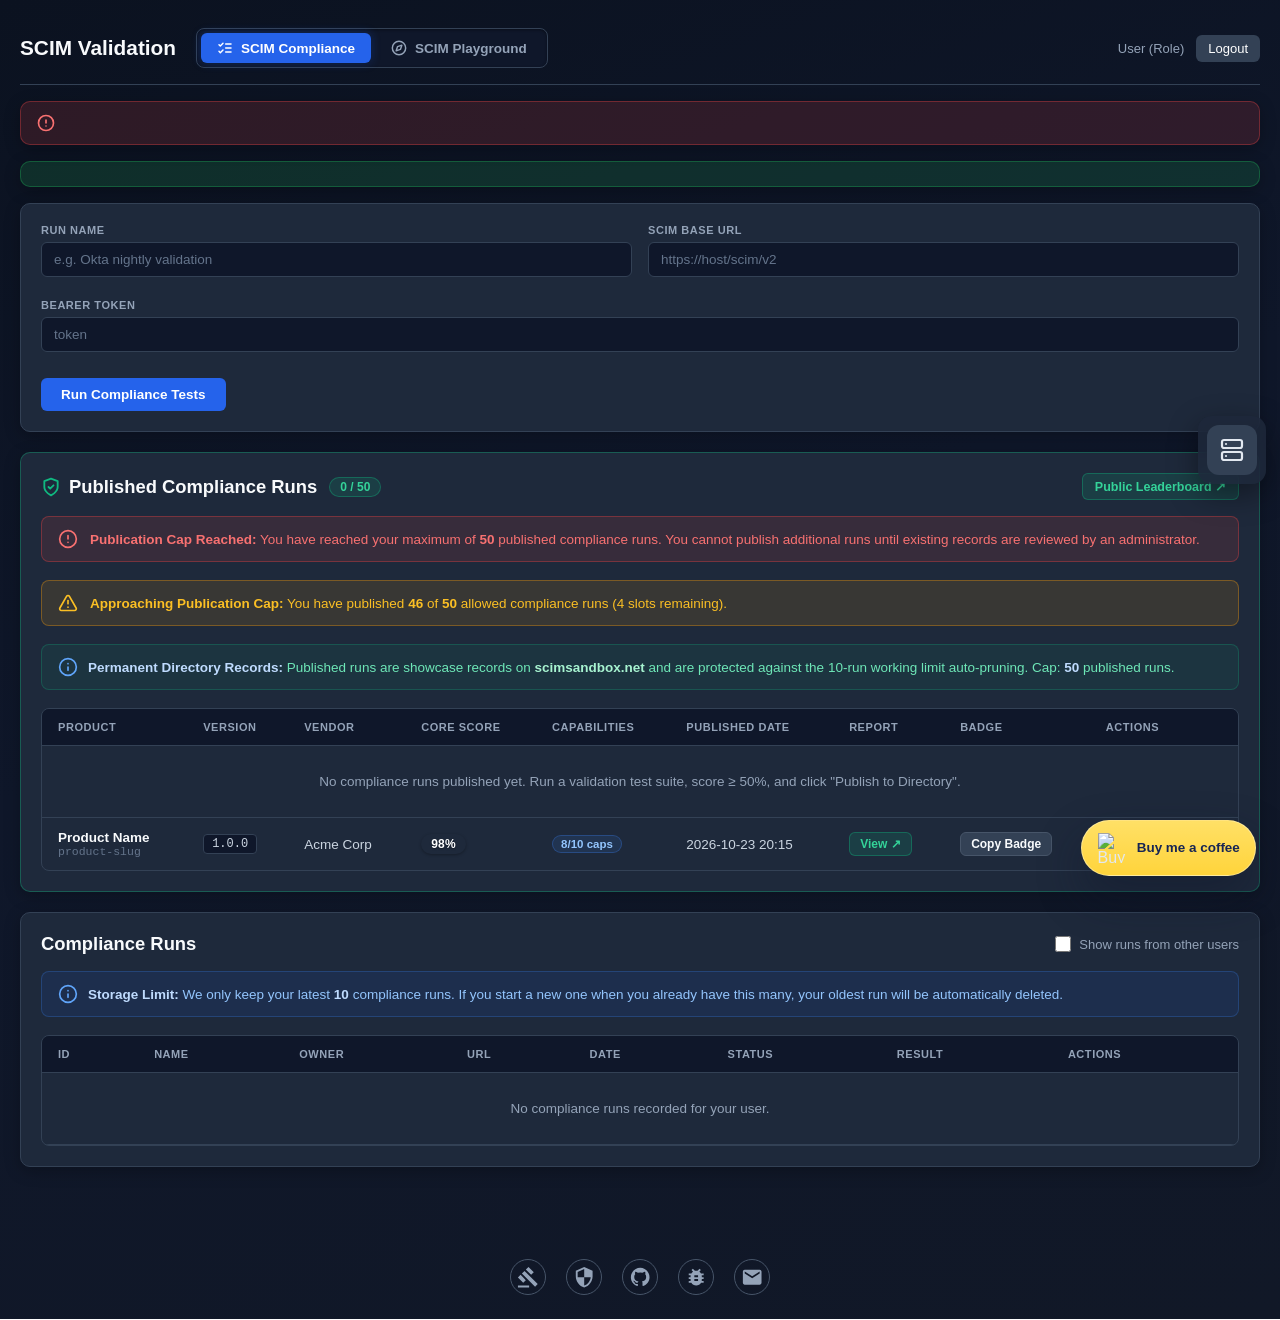
==== src/main/resources/templates/index.html @ a7037610 "feat(compliance): prevent deleting published runs, narrow publishLock, and document single-replica m" ====
<!DOCTYPE html>
<html lang="en" xmlns:th="http://www.thymeleaf.org">
<head>
    <meta charset="UTF-8">
    <meta name="viewport" content="width=device-width, initial-scale=1.0">
    <meta name="server_manager_url" th:content="${serverManagerUrl}">
    <title>SCIM Compliance | SCIM Validation</title>
    <link rel="icon" type="image/svg+xml" th:href="@{/favicon.svg}" href="/favicon.svg">
    <style>
        :root {
            --bg: #0b1220;
            --card-bg: #1e293b;
            --card-subtle: #0f172a;
            --text-dark: #0f172a;
            --text-muted: #94a3b8;
            --border-light: #334155;
            --primary: #2563eb;
            --primary-hover: #1d4ed8;
            --radius: 8px;
        }

        * { box-sizing: border-box; }
        body {
            font-family: 'Space Grotesk', -apple-system, BlinkMacSystemFont, 'Segoe UI', Roboto, sans-serif;
            margin: 0;
            background: linear-gradient(160deg, #0b1220 0%, #0f172a 45%, #111827 100%);
            color: #e2e8f0;
            min-height: 100vh;
            display: flex;
            flex-direction: column;
        }

        .container {
            max-width: 1340px;
            margin: 0 auto;
            padding: 16px 20px 40px;
            width: 100%;
            flex: 1;
        }

        /* Top Header */
        .site-header {
            display: flex;
            align-items: center;
            justify-content: space-between;
            padding: 12px 0 16px;
            border-bottom: 1px solid #334155;
            margin-bottom: 16px;
            gap: 16px;
            flex-wrap: wrap;
        }
        .brand-group {
            display: flex;
            align-items: center;
            gap: 20px;
        }
        .brand-title {
            margin: 0;
            font-size: 1.3rem;
            font-weight: 700;
            color: #f8fafc;
        }
        .nav-segmented {
            display: inline-flex;
            align-items: center;
            background: #0f172a;
            border: 1px solid #334155;
            padding: 4px;
            border-radius: 8px;
            gap: 4px;
            box-shadow: inset 0 1px 3px rgba(0, 0, 0, 0.4);
        }
        .nav-segment {
            display: inline-flex;
            align-items: center;
            gap: 8px;
            padding: 7px 16px;
            border-radius: 6px;
            color: #94a3b8;
            text-decoration: none;
            font-size: 13.5px;
            font-weight: 600;
            transition: all 0.15s ease;
            user-select: none;
        }
        .nav-segment:hover {
            color: #f8fafc;
            background: rgba(255, 255, 255, 0.06);
        }
        .nav-segment.active {
            color: #ffffff;
            background: #2563eb;
            font-weight: 700;
            box-shadow: 0 1px 4px rgba(0, 0, 0, 0.3), 0 0 10px rgba(37, 99, 235, 0.35);
        }
        .nav-segment-icon {
            width: 16px;
            height: 16px;
            flex-shrink: 0;
        }

        .site-header-user {
            display: flex;
            align-items: center;
            gap: 12px;
        }
        .user-name { font-size: 13px; color: #94a3b8; }
        .logout-form { margin: 0; }
        .logout-button {
            padding: 6px 12px;
            background: #334155;
            color: #fff;
            font-size: 13px;
            border-radius: 6px;
            border: none;
            cursor: pointer;
            transition: background 0.15s;
        }
        .logout-button:hover { background: #475569; }

        /* Card container */
        .card {
            background: #1e293b;
            border: 1px solid #334155;
            border-radius: 10px;
            padding: 20px;
            margin-bottom: 20px;
            box-shadow: 0 4px 16px rgba(0,0,0,0.25);
            color: #f8fafc;
        }
        .card-header-title {
            margin: 0 0 16px;
            font-size: 1.15rem;
            font-weight: 700;
            color: #f8fafc;
            display: flex;
            align-items: center;
            justify-content: space-between;
        }
        .admin-filter-controls {
            display: flex;
            align-items: center;
        }
        .filter-checkbox-label {
            display: inline-flex;
            align-items: center;
            gap: 8px;
            font-size: 13px;
            font-weight: 500;
            color: #94a3b8;
            cursor: pointer;
            user-select: none;
            text-transform: none;
            letter-spacing: normal;
        }
        .filter-checkbox-label:hover {
            color: #f8fafc;
        }
        .filter-checkbox-label input[type="checkbox"] {
            width: 16px;
            height: 16px;
            accent-color: #2563eb;
            cursor: pointer;
            margin: 0;
        }

        /* Form grid */
        .grid {
            display: grid;
            grid-template-columns: repeat(2, minmax(0, 1fr));
            gap: 16px;
        }
        @media (max-width: 768px) {
            .grid { grid-template-columns: 1fr; }
        }
        .field {
            display: flex;
            flex-direction: column;
            gap: 6px;
            margin-bottom: 14px;
        }
        label {
            font-size: 11px;
            font-weight: 700;
            color: #94a3b8;
            text-transform: uppercase;
            letter-spacing: 0.05em;
        }
        input {
            padding: 9px 12px;
            background: #0f172a;
            border: 1px solid #334155;
            border-radius: 6px;
            color: #f8fafc;
            font-size: 13.5px;
            font-family: 'Space Grotesk', -apple-system, sans-serif;
            outline: none;
            transition: border-color 0.15s, box-shadow 0.15s;
        }
        input:focus {
            border-color: #3b82f6;
            box-shadow: 0 0 0 2px rgba(59, 130, 246, 0.2);
        }
        input::placeholder { color: #64748b; }
        .error {
            color: #f87171;
            font-size: 12px;
            margin-top: 2px;
            font-weight: 500;
        }

        /* Buttons */
        #run-btn {
            margin-top: 4px;
            padding: 9px 20px;
            background: #2563eb;
            color: #fff;
            font-weight: 600;
            font-size: 13.5px;
            border: none;
            border-radius: 6px;
            cursor: pointer;
            display: inline-flex;
            align-items: center;
            gap: 8px;
            transition: background 0.15s;
        }
        #run-btn:hover { background: #1d4ed8; }

        .inline-form { margin: 0; }
        .danger-button {
            margin: 0;
            padding: 5px 12px;
            background: rgba(239, 68, 68, 0.15);
            border: 1px solid rgba(239, 68, 68, 0.3);
            color: #f87171;
            border-radius: 6px;
            font-size: 12.5px;
            font-weight: 600;
            cursor: pointer;
            transition: all 0.15s;
        }
        .danger-button:hover {
            background: #dc2626;
            color: #ffffff;
            border-color: #dc2626;
        }
        .export-button {
            display: inline-flex;
            align-items: center;
            margin: 0;
            padding: 5px 12px;
            background: #334155;
            border: 1px solid #475569;
            color: #f8fafc;
            text-decoration: none;
            border-radius: 6px;
            font-size: 12.5px;
            font-weight: 600;
            text-align: center;
            transition: background 0.15s;
        }
        .export-button:hover { background: #475569; color: #fff; }

        /* Storage limit info banner */
        .info-banner {
            margin-bottom: 18px;
            padding: 12px 16px;
            background: rgba(37, 99, 235, 0.1);
            border: 1px solid rgba(59, 130, 246, 0.25);
            border-radius: 8px;
            color: #93c5fd;
            font-size: 13.5px;
            display: flex;
            align-items: center;
            gap: 10px;
        }
        .info-banner strong { color: #bfdbfe; }
        .info-banner svg { stroke: #60a5fa; flex-shrink: 0; }

        /* Table */
        .table-responsive {
            overflow-x: auto;
            border: 1px solid #334155;
            border-radius: 8px;
        }
        table {
            width: 100%;
            border-collapse: collapse;
            font-size: 13.5px;
            text-align: left;
        }
        th {
            padding: 12px 16px;
            background: #0f172a;
            color: #94a3b8;
            font-size: 11px;
            font-weight: 700;
            text-transform: uppercase;
            letter-spacing: 0.05em;
            border-bottom: 1px solid #334155;
            white-space: nowrap;
        }
        td {
            padding: 12px 16px;
            border-bottom: 1px solid #334155;
            color: #cbd5e1;
            vertical-align: middle;
        }
        tbody tr:last-child td { border-bottom: none; }
        tbody tr:hover td { background: rgba(255, 255, 255, 0.02); }

        .run-id-link {
            color: #60a5fa;
            font-weight: 600;
            font-family: 'JetBrains Mono', monospace;
            font-size: 12.5px;
            text-decoration: none;
            transition: color 0.15s;
        }
        .run-id-link:hover {
            color: #93c5fd;
            text-decoration: underline;
        }

        /* Status badges */
        .status-badge {
            display: inline-flex;
            align-items: center;
            padding: 3px 9px;
            border-radius: 9999px;
            font-size: 11.5px;
            font-weight: 700;
            letter-spacing: 0.02em;
        }
        .status-passed, .status-success {
            background: rgba(34, 197, 94, 0.15);
            color: #4ade80;
            border: 1px solid rgba(34, 197, 94, 0.3);
        }
        .status-failed, .status-error {
            background: rgba(239, 68, 68, 0.15);
            color: #f87171;
            border: 1px solid rgba(239, 68, 68, 0.3);
        }
        .status-aborted {
            background: rgba(234, 179, 8, 0.15);
            color: #facc15;
            border: 1px solid rgba(234, 179, 8, 0.3);
        }
        .status-running {
            background: rgba(59, 130, 246, 0.15);
            color: #60a5fa;
            border: 1px solid rgba(59, 130, 246, 0.3);
        }

        /* Loading & Progress Dialog */
        #run-overlay {
            display: none;
            position: fixed;
            inset: 0;
            background: rgba(11, 18, 32, 0.85);
            backdrop-filter: blur(6px);
            z-index: 1000;
            align-items: center;
            justify-content: center;
            padding: 16px;
        }
        #run-overlay.active { display: flex; }
        .run-dialog {
            background: #1e293b;
            border: 1px solid #334155;
            border-radius: 14px;
            padding: 28px 32px;
            text-align: center;
            box-shadow: 0 20px 50px rgba(0,0,0,0.6);
            color: #f8fafc;
            width: 100%;
            max-width: 540px;
            animation: dialog-appear 0.2s ease-out;
        }
        @keyframes dialog-appear {
            from { opacity: 0; transform: scale(0.96) translateY(8px); }
            to { opacity: 1; transform: scale(1) translateY(0); }
        }

        .run-dialog-header { margin-bottom: 20px; }
        .run-dialog-header h3 {
            margin: 0 0 6px;
            font-size: 1.25rem;
            font-weight: 700;
            color: #f8fafc;
        }
        .run-dialog-header p {
            margin: 0;
            font-size: 13.5px;
            color: #94a3b8;
        }

        .run-spinner {
            width: 44px;
            height: 44px;
            border: 3.5px solid #334155;
            border-top-color: #3b82f6;
            border-radius: 50%;
            animation: spin 0.8s linear infinite;
            margin: 0 auto 14px;
        }
        @keyframes spin { to { transform: rotate(360deg); } }
        .run-success-icon, .run-error-icon {
            margin: 0 auto 14px;
            display: inline-flex;
            align-items: center;
            justify-content: center;
            width: 52px;
            height: 52px;
            border-radius: 50%;
        }
        .run-success-icon {
            background: rgba(34, 197, 94, 0.15);
            border: 1px solid rgba(34, 197, 94, 0.3);
        }
        .run-error-icon {
            background: rgba(239, 68, 68, 0.15);
            border: 1px solid rgba(239, 68, 68, 0.3);
        }

        /* Progress Bar */
        .progress-bar-wrapper {
            margin-bottom: 18px;
            text-align: left;
        }
        .progress-bar-track {
            height: 10px;
            background: #0f172a;
            border: 1px solid #334155;
            border-radius: 9999px;
            overflow: hidden;
            position: relative;
        }
        .progress-bar-fill {
            height: 100%;
            width: 0%;
            background: linear-gradient(90deg, #2563eb 0%, #3b82f6 50%, #60a5fa 100%);
            border-radius: 9999px;
            transition: width 0.3s cubic-bezier(0.4, 0, 0.2, 1);
        }
        .progress-bar-fill.success {
            background: linear-gradient(90deg, #16a34a 0%, #22c55e 100%);
        }
        .progress-bar-fill.has-failure {
            background: linear-gradient(90deg, #d97706 0%, #f59e0b 100%);
        }
        .progress-bar-meta {
            display: flex;
            align-items: center;
            justify-content: space-between;
            margin-top: 8px;
            font-size: 12.5px;
            color: #94a3b8;
        }
        .progress-percent {
            font-weight: 700;
            color: #60a5fa;
            font-family: 'JetBrains Mono', monospace;
        }

        /* Current Test Active Box */
        .current-test-box {
            background: #0f172a;
            border: 1px solid #334155;
            border-radius: 8px;
            padding: 12px 14px;
            text-align: left;
            margin-bottom: 18px;
            min-height: 84px;
            box-sizing: border-box;
        }
        .current-test-header {
            display: flex;
            align-items: center;
            gap: 8px;
            margin-bottom: 6px;
            line-height: 1;
        }
        .pulse-dot {
            width: 8px;
            height: 8px;
            border-radius: 50%;
            background: #3b82f6;
            box-shadow: 0 0 8px #3b82f6;
            animation: pulse-dot-anim 1.5s infinite;
            flex-shrink: 0;
        }
        @keyframes pulse-dot-anim {
            0%, 100% { opacity: 1; transform: scale(1); }
            50% { opacity: 0.4; transform: scale(0.85); }
        }
        .current-spec-tag {
            font-size: 11px;
            font-weight: 700;
            color: #93c5fd;
            text-transform: uppercase;
            letter-spacing: 0.05em;
            line-height: 1;
        }
        .current-test-name {
            font-size: 13px;
            color: #e2e8f0;
            line-height: 1.4;
            word-break: break-word;
            height: 38px;
            min-height: 38px;
            max-height: 38px;
            display: -webkit-box;
            -webkit-line-clamp: 2;
            -webkit-box-orient: vertical;
            overflow: hidden;
            text-overflow: ellipsis;
        }

        /* Stats Row */
        .progress-stats-row {
            display: flex;
            align-items: center;
            justify-content: center;
            gap: 10px;
            flex-wrap: wrap;
        }
        .progress-stat-pill {
            display: inline-flex;
            align-items: center;
            gap: 6px;
            padding: 5px 12px;
            border-radius: 9999px;
            font-size: 12px;
            font-weight: 600;
        }
        .pill-passed {
            background: rgba(34, 197, 94, 0.12);
            color: #4ade80;
            border: 1px solid rgba(34, 197, 94, 0.25);
        }
        .pill-failed {
            background: rgba(239, 68, 68, 0.12);
            color: #f87171;
            border: 1px solid rgba(239, 68, 68, 0.25);
        }
        .pill-remaining {
            background: rgba(148, 163, 184, 0.1);
            color: #94a3b8;
            border: 1px solid rgba(148, 163, 184, 0.2);
        }

        /* Error state inside dialog */
        .progress-error-container {
            margin-top: 16px;
            padding: 12px;
            background: rgba(239, 68, 68, 0.1);
            border: 1px solid rgba(239, 68, 68, 0.3);
            border-radius: 8px;
            color: #f87171;
            font-size: 13px;
            text-align: center;
        }
        .progress-close-btn {
            margin-top: 10px;
            padding: 6px 16px;
            background: #334155;
            color: #fff;
            border: none;
            border-radius: 6px;
            cursor: pointer;
            font-size: 13px;
            font-weight: 600;
            transition: background 0.15s;
        }
        .progress-close-btn:hover { background: #475569; }

        /* Buy me a coffee */
        .bmc-widget, .bmc-widget * { box-sizing: border-box; }
        .bmc-widget { position: fixed; right: 1.5rem; bottom: 1.5rem; z-index: 90; }
        .bmc-widget summary { list-style: none; min-height: 3.5rem; display: inline-flex; align-items: center; justify-content: center; gap: 0.55rem; padding: 0.75rem 0.95rem; border-radius: 999px; cursor: pointer; background: linear-gradient(180deg, #ffe066 0%, #ffd43b 100%); box-shadow: 0 20px 45px rgba(15, 23, 42, 0.45); border: 1px solid rgba(255, 255, 255, 0.35); }
        .bmc-widget summary::-webkit-details-marker { display: none; }
        .bmc-widget summary img { display: block; width: 1.9rem; height: 1.9rem; }
        .bmc-widget-label { color: #172554; font-size: 0.84rem; font-weight: 800; line-height: 1; white-space: nowrap; }
        .bmc-widget[open] summary { box-shadow: 0 24px 50px rgba(15, 23, 42, 0.5); }
        .bmc-panel { position: absolute; right: 0; bottom: calc(100% + 12px); width: min(168px, calc(100vw - 32px)); display: block; background: #fff; border-radius: 24px; overflow: hidden; box-shadow: 0 18px 36px rgba(0,0,0,0.24); opacity: 0; transform: translateY(8px) scale(0.98); pointer-events: none; transition: opacity 0.18s ease, transform 0.18s ease; }
        .bmc-widget[open] .bmc-panel { opacity: 1; transform: translateY(0) scale(1); pointer-events: auto; }
        .bmc-panel img { display: block; width: 100%; height: auto; }
        .bmc-panel-copy { display: flex; align-items: center; justify-content: center; padding: 8px 10px 10px; background: #fff4b3; color: #7c2d12; text-align: center; }
        .bmc-panel-hint { font-size: 12px; font-weight: 700; opacity: 0.85; }
        @media (max-width: 720px) {
            .bmc-widget { right: 1rem; bottom: 1rem; }
            .bmc-widget summary { min-height: 3rem; gap: 0.4rem; padding: 0.65rem 0.8rem; }
            .bmc-widget summary img { width: 1.6rem; height: 1.6rem; }
            .bmc-widget-label { font-size: 0.72rem; }
            .bmc-panel { width: min(120px, calc(100vw - 24px)); border-radius: 18px; }
            .bmc-panel-copy { padding: 6px 8px 8px; }
            .bmc-panel-hint { font-size: 9px; }
        }

        /* Footer */
        .site-footer { padding: 2rem 1rem 1.5rem; text-align: center; }
        .site-footer-icons { display: flex; align-items: center; justify-content: center; gap: 1.25rem; }
        .site-footer-icons a { display: inline-flex; align-items: center; justify-content: center; width: 2.25rem; height: 2.25rem; border-radius: 50%; border: 1px solid #475569; color: #94a3b8; transition: color 0.2s, border-color 0.2s, background 0.2s; text-decoration: none; }
        .site-footer-icons a:hover { color: #f8fafc; border-color: #3b82f6; background: rgba(59,130,246,0.08); }
        .site-footer-icons svg { width: 1.4rem; height: 1.4rem; fill: currentColor; }

        /* Fast CSS Tooltips */
        [data-tooltip] {
            position: relative;
        }
        [data-tooltip]::before,
        [data-tooltip]::after {
            position: absolute;
            opacity: 0;
            visibility: hidden;
            pointer-events: none;
            transition: opacity 0.12s ease-out, transform 0.12s ease-out, visibility 0.12s;
            z-index: 1000;
        }
        [data-tooltip]::after {
            content: attr(data-tooltip);
            bottom: calc(100% + 7px);
            left: 50%;
            transform: translateX(-50%) translateY(3px);
            background: #0f172a;
            color: #f8fafc;
            font-family: -apple-system, BlinkMacSystemFont, 'Segoe UI', Roboto, sans-serif;
            font-size: 0.72rem;
            font-weight: 500;
            letter-spacing: normal;
            white-space: nowrap;
            padding: 4px 8px;
            border-radius: 5px;
            border: 1px solid #475569;
            box-shadow: 0 4px 12px rgba(0, 0, 0, 0.4);
        }
        [data-tooltip]::before {
            content: '';
            bottom: calc(100% + 1px);
            left: 50%;
            transform: translateX(-50%) translateY(3px);
            border: 4px solid transparent;
            border-top-color: #475569;
        }
        [data-tooltip]:hover::before,
        [data-tooltip]:hover::after,
        [data-tooltip]:focus-visible::before,
        [data-tooltip]:focus-visible::after {
            opacity: 1;
            visibility: visible;
            transform: translateX(-50%) translateY(0);
            transition-delay: 40ms;
        }

        /* Tooltip on Left */
        [data-tooltip-pos="left"]::after {
            bottom: auto;
            top: 50%;
            right: calc(100% + 8px);
            left: auto;
            transform: translateY(-50%) translateX(3px);
        }
        [data-tooltip-pos="left"]::before {
            bottom: auto;
            top: 50%;
            right: calc(100% + 2px);
            left: auto;
            transform: translateY(-50%) translateX(3px);
            border: 4px solid transparent;
            border-left-color: #475569;
        }
        [data-tooltip-pos="left"]:hover::before,
        [data-tooltip-pos="left"]:hover::after,
        [data-tooltip-pos="left"]:focus-visible::before,
        [data-tooltip-pos="left"]:focus-visible::after {
            transform: translateY(-50%) translateX(0);
        }

        /* Floating Side Dock with 10s periodic subtle glow (3s duration) */
        @keyframes dock-container-pulse {
            0% {
                box-shadow: 0 10px 30px rgba(0, 0, 0, 0.4);
                border-color: transparent;
            }
            15% { /* Peak of 3s glow */
                box-shadow:
                    0 0 28px 4px rgba(59, 130, 246, 0.5),
                    0 0 12px 2px rgba(147, 197, 253, 0.35),
                    0 10px 30px rgba(0, 0, 0, 0.4);
                border-color: rgba(96, 165, 250, 0.45);
            }
            30% { /* End of 3s glow */
                box-shadow: 0 10px 30px rgba(0, 0, 0, 0.4);
                border-color: transparent;
            }
            100% { /* 7s quiet rest before repeating */
                box-shadow: 0 10px 30px rgba(0, 0, 0, 0.4);
                border-color: transparent;
            }
        }

        .floating-side-dock {
            position: fixed;
            right: 14px;
            top: 50%;
            transform: translateY(-50%);
            z-index: 95;
            display: flex;
            flex-direction: column;
            gap: 10px;
            background: rgba(30, 41, 59, 0.8);
            -webkit-backdrop-filter: blur(12px);
            backdrop-filter: blur(12px);
            border: 1px solid transparent;
            border-radius: 14px;
            padding: 8px;
            box-shadow: 0 10px 30px rgba(0, 0, 0, 0.4);
            animation: dock-container-pulse 10s ease-in-out infinite;
            transition: border-color 0.3s ease, box-shadow 0.3s ease;
        }

        .floating-side-btn {
            display: inline-flex;
            align-items: center;
            justify-content: center;
            width: 50px;
            height: 50px;
            border-radius: 12px;
            border: none;
            outline: none;
            background: #334155;
            color: #e2e8f0;
            cursor: pointer;
            text-decoration: none;
            transition: background 0.2s ease, color 0.2s ease, transform 0.2s ease, box-shadow 0.2s ease;
        }

        .floating-side-btn:hover {
            background: var(--primary) !important;
            color: #ffffff !important;
            box-shadow: 0 0 24px rgba(59, 130, 246, 0.85) !important;
            transform: scale(1.12) !important;
        }

        .floating-side-btn svg {
            width: 24px;
            height: 24px;
        }

        /* Milestone 4: Published Compliance Runs Card & Table */
        .published-runs-card {
            border-color: rgba(16, 185, 129, 0.35);
        }
        .quota-pill {
            display: inline-flex;
            align-items: center;
            padding: 2px 10px;
            border-radius: 9999px;
            font-size: 12px;
            font-weight: 700;
            background: rgba(16, 185, 129, 0.15);
            color: #34d399;
            border: 1px solid rgba(16, 185, 129, 0.35);
        }
        .btn-directory-link {
            display: inline-flex;
            align-items: center;
            gap: 4px;
            padding: 5px 12px;
            background: rgba(16, 185, 129, 0.15);
            color: #34d399;
            border: 1px solid rgba(16, 185, 129, 0.35);
            border-radius: 6px;
            font-size: 12.5px;
            font-weight: 600;
            text-decoration: none;
            transition: all 0.15s ease;
        }
        .btn-directory-link:hover {
            background: rgba(16, 185, 129, 0.25);
            color: #6ee7b7;
            text-decoration: none;
        }

        /* Quota Warning Banners */
        .quota-banner {
            margin-bottom: 18px;
            padding: 12px 16px;
            border-radius: 8px;
            font-size: 13.5px;
            display: flex;
            align-items: center;
            gap: 12px;
        }
        .quota-banner-warning {
            background: rgba(245, 158, 11, 0.12);
            border: 1px solid rgba(245, 158, 11, 0.35);
            color: #fbbf24;
        }
        .quota-banner-danger {
            background: rgba(239, 68, 68, 0.12);
            border: 1px solid rgba(239, 68, 68, 0.35);
            color: #f87171;
        }

        /* Published Table Cells */
        .version-badge {
            display: inline-flex;
            padding: 2px 8px;
            background: #0f172a;
            border: 1px solid #334155;
            border-radius: 4px;
            font-size: 12px;
            font-family: 'JetBrains Mono', monospace;
            color: #cbd5e1;
        }
        .score-pill {
            display: inline-flex;
            align-items: center;
            justify-content: center;
            padding: 3px 10px;
            border-radius: 9999px;
            color: #ffffff;
            font-weight: 700;
            font-size: 12px;
            letter-spacing: 0.02em;
            box-shadow: 0 1px 3px rgba(0, 0, 0, 0.3);
            text-shadow: 0 1px 2px rgba(0, 0, 0, 0.4);
        }
        .caps-badge {
            display: inline-flex;
            padding: 2px 8px;
            background: rgba(59, 130, 246, 0.12);
            border: 1px solid rgba(59, 130, 246, 0.3);
            border-radius: 9999px;
            font-size: 11.5px;
            font-weight: 600;
            color: #93c5fd;
        }
        .report-view-link {
            display: inline-flex;
            align-items: center;
            padding: 4px 10px;
            background: rgba(16, 185, 129, 0.15);
            border: 1px solid rgba(16, 185, 129, 0.35);
            color: #34d399;
            border-radius: 6px;
            font-size: 12px;
            font-weight: 600;
            text-decoration: none;
            transition: background 0.15s;
        }
        .report-view-link:hover {
            background: rgba(16, 185, 129, 0.25);
            color: #6ee7b7;
            text-decoration: none;
        }
        .btn-copy-badge-table {
            display: inline-flex;
            align-items: center;
            padding: 4px 10px;
            background: #334155;
            border: 1px solid #475569;
            color: #f8fafc;
            border-radius: 6px;
            font-size: 12px;
            font-weight: 600;
            cursor: pointer;
            transition: all 0.15s;
        }
        .btn-copy-badge-table:hover { background: #475569; color: #fff; }
        .btn-copy-badge-table.copied {
            background: #059669;
            border-color: #10b981;
            color: #ffffff;
        }
        .btn-suite-link {
            display: inline-flex;
            align-items: center;
            padding: 4px 10px;
            background: #1e293b;
            border: 1px solid #334155;
            color: #94a3b8;
            border-radius: 6px;
            font-size: 12px;
            font-weight: 600;
            text-decoration: none;
            transition: all 0.15s;
        }
        .btn-suite-link:hover {
            background: #334155;
            color: #f8fafc;
            text-decoration: none;
        }
    </style>
</head>
<body>
<div class="container">
    <header class="site-header">
        <div class="brand-group">
            <h1 class="brand-title">SCIM Validation</h1>
            <nav class="nav-segmented" aria-label="Main Navigation">
                <a th:href="@{/}" href="/" class="nav-segment active">
                    <svg class="nav-segment-icon" xmlns="http://www.w3.org/2000/svg" viewBox="0 0 24 24" fill="none" stroke="currentColor" stroke-width="2.2" stroke-linecap="round" stroke-linejoin="round"><path d="m3 17 2 2 4-4"></path><path d="m3 7 2 2 4-4"></path><path d="M13 6h8"></path><path d="M13 12h8"></path><path d="M13 18h8"></path></svg>
                    <span>SCIM Compliance</span>
                </a>
                <a th:href="@{/playground}" href="/playground" class="nav-segment">
                    <svg class="nav-segment-icon" xmlns="http://www.w3.org/2000/svg" viewBox="0 0 24 24" fill="none" stroke="currentColor" stroke-width="2.2" stroke-linecap="round" stroke-linejoin="round"><circle cx="12" cy="12" r="10"></circle><polygon points="16.24 7.76 14.12 14.12 7.76 16.24 9.88 9.88 16.24 7.76"></polygon></svg>
                    <span>SCIM Playground</span>
                </a>
            </nav>
        </div>
        <div class="site-header-user">
            <span class="user-name" th:text="${currentUser} + ' (' + ${currentUserRole} + ')'">User (Role)</span>
            <form method="post" th:action="@{/logout}" class="logout-form">
                <input type="hidden" th:name="${_csrf.parameterName}" th:value="${_csrf.token}">
                <button type="submit" class="logout-button">Logout</button>
            </form>
        </div>
    </header>

    <div th:if="${errorMessage}" class="card" style="background-color: rgba(239, 68, 68, 0.15); border-color: rgba(239, 68, 68, 0.35); color: #f87171; padding: 12px 16px; margin-bottom: 16px; display: flex; align-items: center; gap: 10px;">
        <svg xmlns="http://www.w3.org/2000/svg" width="18" height="18" viewBox="0 0 24 24" fill="none" stroke="currentColor" stroke-width="2.2" stroke-linecap="round" stroke-linejoin="round"><circle cx="12" cy="12" r="10"></circle><line x1="12" y1="8" x2="12" y2="12"></line><line x1="12" y1="16" x2="12.01" y2="16"></line></svg>
        <span th:text="${errorMessage}"></span>
    </div>

    <div th:if="${infoMessage}" class="card" style="background-color: rgba(34, 197, 94, 0.15); border-color: rgba(34, 197, 94, 0.3); color: #4ade80; padding: 12px 16px; margin-bottom: 16px;">
        <span th:text="${infoMessage}"></span>
    </div>

    <div class="card">
        <form method="post" th:action="@{/runs}" th:object="${runForm}" th:data-runs-count="${myRunsCount}" th:data-max-runs="${maxRuns}">
            <input type="hidden" th:name="${_csrf.parameterName}" th:value="${_csrf.token}">
            <div class="grid">
                <div class="field">
                    <label for="name">Run Name</label>
                    <input id="name" type="text" th:field="*{name}" placeholder="e.g. Okta nightly validation">
                    <div class="error" th:if="${#fields.hasErrors('name')}" th:errors="*{name}"></div>
                </div>
                <div class="field">
                    <label for="baseUrl">SCIM Base URL</label>
                    <input id="baseUrl" type="text" th:field="*{baseUrl}" placeholder="https://host/scim/v2">
                    <div class="error" th:if="${#fields.hasErrors('baseUrl')}" th:errors="*{baseUrl}"></div>
                </div>
            </div>
            <div class="field">
                <label for="authToken">Bearer Token</label>
                <input id="authToken" type="password" th:field="*{authToken}" placeholder="token">
                <div class="error" th:if="${#fields.hasErrors('authToken')}" th:errors="*{authToken}"></div>
            </div>
            <button type="submit" id="run-btn">Run Compliance Tests</button>
        </form>
    </div>

    <div id="run-overlay" role="dialog" aria-modal="true" aria-labelledby="progress-title">
        <div class="run-dialog">
            <div class="run-dialog-header">
                <div class="run-spinner" id="progress-spinner"></div>
                <div class="run-success-icon" id="progress-success-icon" style="display: none;">
                    <svg xmlns="http://www.w3.org/2000/svg" width="32" height="32" viewBox="0 0 24 24" fill="none" stroke="#4ade80" stroke-width="2.5" stroke-linecap="round" stroke-linejoin="round"><polyline points="20 6 9 17 4 12"></polyline></svg>
                </div>
                <div class="run-error-icon" id="progress-error-icon" style="display: none;">
                    <svg xmlns="http://www.w3.org/2000/svg" width="32" height="32" viewBox="0 0 24 24" fill="none" stroke="#f87171" stroke-width="2.5" stroke-linecap="round" stroke-linejoin="round"><circle cx="12" cy="12" r="10"></circle><line x1="15" y1="9" x2="9" y2="15"></line><line x1="9" y1="9" x2="15" y2="15"></line></svg>
                </div>
                <h3 id="progress-title">Compliance Tests in Progress</h3>
                <p id="progress-status-desc">Initializing compliance test suite&hellip;</p>
            </div>

            <div class="progress-bar-wrapper">
                <div class="progress-bar-track">
                    <div class="progress-bar-fill" id="progress-bar-fill" style="width: 0%;"></div>
                </div>
                <div class="progress-bar-meta">
                    <span id="progress-counter">Preparing tests&hellip;</span>
                    <span id="progress-percent" class="progress-percent">0%</span>
                </div>
            </div>

            <div class="current-test-box" id="current-test-box">
                <div class="current-test-header">
                    <span class="pulse-dot"></span>
                    <span class="current-spec-tag" id="current-spec-tag">Discovering specs</span>
                </div>
                <div class="current-test-name" id="current-test-name">Please wait while the test suite is configured...</div>
            </div>

            <div class="progress-stats-row">
                <div class="progress-stat-pill pill-passed">
                    <svg xmlns="http://www.w3.org/2000/svg" width="14" height="14" viewBox="0 0 24 24" fill="none" stroke="currentColor" stroke-width="2.5" stroke-linecap="round" stroke-linejoin="round"><polyline points="20 6 9 17 4 12"></polyline></svg>
                    <span><strong id="stat-passed">0</strong> passed</span>
                </div>
                <div class="progress-stat-pill pill-failed" id="pill-failed">
                    <svg xmlns="http://www.w3.org/2000/svg" width="14" height="14" viewBox="0 0 24 24" fill="none" stroke="currentColor" stroke-width="2.5" stroke-linecap="round" stroke-linejoin="round"><circle cx="12" cy="12" r="10"></circle><line x1="12" y1="8" x2="12" y2="12"></line><line x1="12" y1="16" x2="12.01" y2="16"></line></svg>
                    <span><strong id="stat-failed">0</strong> failed</span>
                </div>
                <div class="progress-stat-pill pill-remaining">
                    <svg xmlns="http://www.w3.org/2000/svg" width="14" height="14" viewBox="0 0 24 24" fill="none" stroke="currentColor" stroke-width="2.5" stroke-linecap="round" stroke-linejoin="round"><circle cx="12" cy="12" r="10"></circle><polyline points="12 6 12 12 16 14"></polyline></svg>
                    <span><strong id="stat-remaining">--</strong> left</span>
                </div>
            </div>

            <div id="progress-error-container" class="progress-error-container" style="display: none;">
                <p id="progress-error-text"></p>
                <button type="button" id="progress-close-btn" class="progress-close-btn">Close</button>
            </div>
        </div>
    </div>

    <!-- Published Compliance Runs Card (Max 50) -->
    <div class="card published-runs-card">
        <div class="card-header-title">
            <div style="display: flex; align-items: center; gap: 12px; flex-wrap: wrap;">
                <div style="display: flex; align-items: center; gap: 8px;">
                    <svg xmlns="http://www.w3.org/2000/svg" width="20" height="20" viewBox="0 0 24 24" fill="none" stroke="#10b981" stroke-width="2.2" stroke-linecap="round" stroke-linejoin="round"><path d="M12 22s8-4 8-10V5l-8-3-8 3v7c0 6 8 10 8 10z"></path><path d="m9 12 2 2 4-4"></path></svg>
                    <span>Published Compliance Runs</span>
                </div>
                <span class="quota-pill" th:text="${(publishedRunsCount != null ? publishedRunsCount : (publishedRuns != null ? #lists.size(publishedRuns) : 0)) + ' / ' + (maxPublishedRuns != null ? maxPublishedRuns : 50)}">0 / 50</span>
            </div>
            <div>
                <a href="https://scimsandbox.net/compliance" target="_blank" rel="noopener noreferrer" class="btn-directory-link" title="Open public SCIM 2.0 Compliance Directory">
                    <span>Public Leaderboard ↗</span>
                </a>
            </div>
        </div>

        <!-- Quota Warning Banners -->
        <div th:if="${publishedRunsCount != null and maxPublishedRuns != null and publishedRunsCount >= maxPublishedRuns}" class="quota-banner quota-banner-danger">
            <svg xmlns="http://www.w3.org/2000/svg" width="20" height="20" viewBox="0 0 24 24" fill="none" stroke="currentColor" stroke-width="2" stroke-linecap="round" stroke-linejoin="round"><circle cx="12" cy="12" r="10"></circle><line x1="12" y1="8" x2="12" y2="12"></line><line x1="12" y1="16" x2="12.01" y2="16"></line></svg>
            <span style="flex: 1;">
                <strong>Publication Cap Reached:</strong> You have reached your maximum of <strong th:text="${maxPublishedRuns}">50</strong> published compliance runs. You cannot publish additional runs until existing records are reviewed by an administrator.
            </span>
        </div>

        <div th:if="${publishedRunsCount != null and maxPublishedRuns != null and publishedRunsCount >= maxPublishedRuns - 5 and publishedRunsCount < maxPublishedRuns}" class="quota-banner quota-banner-warning">
            <svg xmlns="http://www.w3.org/2000/svg" width="20" height="20" viewBox="0 0 24 24" fill="none" stroke="currentColor" stroke-width="2" stroke-linecap="round" stroke-linejoin="round"><path d="m21.73 18-8-14a2 2 0 0 0-3.48 0l-8 14A2 2 0 0 0 4 21h16a2 2 0 0 0 1.73-3Z"></path><line x1="12" y1="9" x2="12" y2="13"></line><line x1="12" y1="17" x2="12.01" y2="17"></line></svg>
            <span style="flex: 1;">
                <strong>Approaching Publication Cap:</strong> You have published <strong th:text="${publishedRunsCount}">46</strong> of <strong th:text="${maxPublishedRuns}">50</strong> allowed compliance runs (<span th:text="${maxPublishedRuns - publishedRunsCount}">4</span> slots remaining).
            </span>
        </div>

        <div th:if="${publishedRunsCount == null or (maxPublishedRuns != null and publishedRunsCount < maxPublishedRuns - 5)}" class="info-banner" style="background: rgba(16, 185, 129, 0.08); border-color: rgba(16, 185, 129, 0.25); color: #6ee7b7;">
            <svg xmlns="http://www.w3.org/2000/svg" width="20" height="20" viewBox="0 0 24 24" fill="none" stroke="#10b981" stroke-width="2" stroke-linecap="round" stroke-linejoin="round"><circle cx="12" cy="12" r="10"></circle><line x1="12" y1="16" x2="12" y2="12"></line><line x1="12" y1="8" x2="12.01" y2="8"></line></svg>
            <span style="flex: 1;">
                <strong>Permanent Directory Records:</strong> Published runs are showcase records on <strong style="color: #a7f3d0;">scimsandbox.net</strong> and are protected against the 10-run working limit auto-pruning. Cap: <strong>50</strong> published runs.
            </span>
        </div>

        <div class="table-responsive">
            <table>
                <thead>
                <tr>
                    <th>Product</th>
                    <th>Version</th>
                    <th>Vendor</th>
                    <th>Core Score</th>
                    <th>Capabilities</th>
                    <th>Published Date</th>
                    <th>Report</th>
                    <th>Badge</th>
                    <th>Actions</th>
                </tr>
                </thead>
                <tbody id="published-runs-tbody">
                <tr th:if="${publishedRuns == null or #lists.isEmpty(publishedRuns)}" id="no-published-runs-row">
                    <td colspan="9" style="text-align: center; color: #94a3b8; padding: 28px;">
                        No compliance runs published yet. Run a validation test suite, score &ge; 50%, and click "Publish to Directory".
                    </td>
                </tr>
                <tr th:each="pub : ${publishedRuns}" class="pub-row">
                    <td>
                        <div style="font-weight: 700; color: #f8fafc;" th:text="${pub.productName}">Product Name</div>
                        <div style="font-size: 11.5px; font-family: 'JetBrains Mono', monospace; color: #64748b;" th:text="${pub.productSlug}">product-slug</div>
                    </td>
                    <td>
                        <span class="version-badge" th:text="${pub.productVersion}">1.0.0</span>
                    </td>
                    <td>
                        <span th:text="${pub.vendorName != null and !#strings.isEmpty(pub.vendorName) ? pub.vendorName : '—'}">Acme Corp</span>
                    </td>
                    <td>
                        <span class="score-pill"
                              th:style="${'background: ' + T(de.palsoftware.scim.validator.ui.model.spec.ColourGradient).forScore(pub.coreScore).cssLinearGradient()}"
                              th:text="${pub.coreScore + '%'}">98%</span>
                    </td>
                    <td>
                        <span class="caps-badge" th:text="${pub.supportedCapabilities + '/' + pub.totalCapabilities + ' caps'}">8/10 caps</span>
                    </td>
                    <td th:text="${#temporals.format(pub.publishedAt, 'yyyy-MM-dd HH:mm')}">2026-10-23 20:15</td>
                    <td>
                        <a th:href="${pub.reportUrl}" target="_blank" rel="noopener noreferrer" class="report-view-link">
                            <span>View ↗</span>
                        </a>
                    </td>
                    <td>
                        <button type="button" class="btn-copy-badge-table"
                                th:data-badge-markdown="${'[![SCIM 2.0 Compliance](' + pub.badgeUrl + ')](' + pub.reportUrl + ')'}"
                                title="Copy Markdown badge snippet">
                            <span>Copy Badge</span>
                        </button>
                    </td>
                    <td>
                        <a th:href="@{/runs/{id}(id=${pub.runId})}" class="btn-suite-link" title="View internal test results">Suite Details</a>
                    </td>
                </tr>
                </tbody>
            </table>
        </div>
    </div>

    <div class="card">
        <div class="card-header-title">
            <span>Compliance Runs</span>
            <div th:if="${currentUserRole == 'Admin'}" class="admin-filter-controls">
                <label class="filter-checkbox-label" for="toggle-other-runs">
                    <input type="checkbox" id="toggle-other-runs" th:checked="${showOthers}">
                    <span>Show runs from other users</span>
                </label>
            </div>
        </div>
        <div th:if="${maxRuns != null}" class="info-banner">
            <svg xmlns="http://www.w3.org/2000/svg" width="20" height="20" viewBox="0 0 24 24" fill="none" stroke="currentColor" stroke-width="2" stroke-linecap="round" stroke-linejoin="round"><circle cx="12" cy="12" r="10"></circle><line x1="12" y1="16" x2="12" y2="12"></line><line x1="12" y1="8" x2="12.01" y2="8"></line></svg>
            <span style="flex: 1;"><strong>Storage Limit:</strong> We only keep your latest <strong th:text="${maxRuns}">10</strong> compliance runs. If you start a new one when you already have this many, your oldest run will be automatically deleted.</span>
        </div>
        <div class="table-responsive">
            <table>
                <thead>
                <tr>
                    <th>ID</th>
                    <th>Name</th>
                    <th>Owner</th>
                    <th>URL</th>
                    <th>Date</th>
                    <th>Status</th>
                    <th>Result</th>
                    <th>Actions</th>
                </tr>
                </thead>
                <tbody id="runs-tbody">
                <tr th:if="${#lists.isEmpty(runs)}" id="no-runs-row">
                    <td colspan="8" style="text-align: center; color: #94a3b8; padding: 28px;">No compliance runs recorded yet.</td>
                </tr>
                <tr id="no-filtered-runs-row" th:style="${(!showOthers and (myRunsCount == null or myRunsCount == 0) and not #lists.isEmpty(runs)) ? '' : 'display: none;'}">
                    <td colspan="8" style="text-align: center; color: #94a3b8; padding: 28px;">No compliance runs recorded for your user.</td>
                </tr>
                <tr th:each="run : ${runs}"
                    class="run-row"
                    th:data-is-own="${currentUserEmail != null and #strings.equalsIgnoreCase(run.createdByEmail, currentUserEmail)}"
                    th:style="${(!showOthers and (currentUserEmail == null or !#strings.equalsIgnoreCase(run.createdByEmail, currentUserEmail))) ? 'display: none;' : ''}">
                    <td><a th:href="@{/runs/{id}(id=${run.id})}" class="run-id-link" th:text="${run.id}">id</a></td>
                    <td th:text="${run.name}">name</td>
                    <td th:text="${run.createdByEmail}">owner</td>
                    <td th:text="${run.targetUrl}">url</td>
                    <td th:text="${#temporals.format(run.executedAt, 'yyyy-MM-dd HH:mm:ssXXX')}">date</td>
                    <td>
                        <span class="status-badge" th:text="${run.status}" th:classappend="${'status-' + #strings.toLowerCase(run.status)}">status</span>
                    </td>
                    <td th:text="${run.passedTests + ' / ' + run.totalTests}">result</td>
                    <td>
                        <div style="display: flex; gap: 8px; align-items: center;">
                            <a th:href="@{/runs/{id}/export(id=${run.id})}" class="export-button" title="Export as JSON">Export</a>
                            <form th:if="${!run.published and !run.publishingInProgress}" class="inline-form" method="post" th:action="@{/runs/{id}/delete(id=${run.id})}" onsubmit="return confirm('Delete this run and all its recorded test results?');">
                                <input type="hidden" th:name="${_csrf.parameterName}" th:value="${_csrf.token}">
                                <button type="submit" class="danger-button">Delete</button>
                            </form>
                            <button th:if="${run.publishingInProgress}" type="button" class="danger-button" disabled style="opacity: 0.5; cursor: not-allowed;" title="Publishing in progress">Publishing...</button>
                            <button th:if="${run.published}" type="button" class="danger-button" disabled style="opacity: 0.5; cursor: not-allowed;" title="Published compliance runs cannot be deleted">Published</button>
                        </div>
                    </td>
                </tr>
                </tbody>
            </table>
        </div>
    </div>
</div>
<script>
    (function () {
        var form = document.querySelector('.card form');
        var overlay = document.getElementById('run-overlay');
        var spinner = document.getElementById('progress-spinner');
        var successIcon = document.getElementById('progress-success-icon');
        var errorIcon = document.getElementById('progress-error-icon');
        var progressTitle = document.getElementById('progress-title');
        var progressDesc = document.getElementById('progress-status-desc');
        var barFill = document.getElementById('progress-bar-fill');
        var counterEl = document.getElementById('progress-counter');
        var percentEl = document.getElementById('progress-percent');
        var specTag = document.getElementById('current-spec-tag');
        var testNameEl = document.getElementById('current-test-name');
        var statPassed = document.getElementById('stat-passed');
        var statFailed = document.getElementById('stat-failed');
        var statRemaining = document.getElementById('stat-remaining');
        var errorContainer = document.getElementById('progress-error-container');
        var errorText = document.getElementById('progress-error-text');
        var closeBtn = document.getElementById('progress-close-btn');

        var activeEventSource = null;
        var activePollInterval = null;

        if (closeBtn) {
            closeBtn.addEventListener('click', function () {
                cleanupProgress();
                overlay.classList.remove('active');
            });
        }

        function cleanupProgress() {
            if (activeEventSource) {
                try { activeEventSource.close(); } catch (e) {}
                activeEventSource = null;
            }
            if (activePollInterval) {
                clearInterval(activePollInterval);
                activePollInterval = null;
            }
        }

        function updateProgressUi(data) {
            if (!data) return;

            var total = data.totalTests || 0;
            var current = data.currentTestIndex || 0;
            var passed = data.passedTests || 0;
            var failed = data.failedTests || 0;
            var remaining = data.remainingTests != null ? data.remainingTests : Math.max(0, total - current);
            var percent = data.percent != null ? data.percent : (total > 0 ? Math.min(100, Math.round((current / total) * 100)) : 0);

            if (barFill) {
                barFill.style.width = percent + '%';
                if (failed > 0) {
                    barFill.classList.add('has-failure');
                } else {
                    barFill.classList.remove('has-failure');
                }
            }
            if (percentEl) percentEl.textContent = percent + '%';

            if (total > 0) {
                if (counterEl) counterEl.textContent = 'Running test ' + Math.min(current, total) + ' of ' + total + ' (' + remaining + ' remaining)';
                if (statRemaining) statRemaining.textContent = remaining;
            } else {
                if (counterEl) counterEl.textContent = 'Discovering test plan...';
                if (statRemaining) statRemaining.textContent = '--';
            }

            if (statPassed) statPassed.textContent = passed;
            if (statFailed) statFailed.textContent = failed;

            if (data.currentSpec && specTag) {
                specTag.textContent = data.currentSpec;
            }
            if (data.currentTestName && testNameEl) {
                testNameEl.textContent = data.currentTestName;
                testNameEl.title = data.currentTestName;
            }

            if (data.status === 'PASSED' || data.status === 'FAILED') {
                onComplete(data);
            } else if (data.status === 'ERROR') {
                onError(data.errorMessage || 'An error occurred during compliance check.');
            }
        }

        function onComplete(data) {
            cleanupProgress();
            if (barFill) {
                barFill.style.width = '100%';
                barFill.classList.remove('has-failure');
                barFill.classList.add('success');
            }
            if (percentEl) percentEl.textContent = '100%';
            if (spinner) spinner.style.display = 'none';
            if (successIcon) successIcon.style.display = 'inline-flex';

            if (progressTitle) {
                progressTitle.textContent = data.status === 'PASSED' ? 'Compliance Check Passed!' : 'Compliance Check Completed';
            }
            var total = data.totalTests || 0;
            var passed = data.passedTests || 0;
            var failed = data.failedTests || 0;
            var skipped = Math.max(0, total - passed - failed);
            var summary = 'Executed ' + total + ' tests: ' + passed + ' passed, ' + failed + ' failed' + (skipped > 0 ? ', ' + skipped + ' skipped' : '') + '.';
            if (progressDesc) progressDesc.textContent = summary + ' Loading report...';
            if (testNameEl) testNameEl.textContent = 'All tests finished. Redirecting to test suite report...';

            setTimeout(function () {
                window.location.href = data.redirectUrl || ('/runs/' + data.runId);
            }, 800);
        }

        function onError(message) {
            cleanupProgress();
            if (spinner) spinner.style.display = 'none';
            if (errorIcon) errorIcon.style.display = 'inline-flex';
            if (progressTitle) progressTitle.textContent = 'Compliance Check Failed';
            if (progressDesc) progressDesc.textContent = 'The test suite encountered an error and could not complete.';
            if (errorContainer && errorText) {
                errorText.textContent = message || 'Execution error';
                errorContainer.style.display = 'block';
            }
        }

        function startProgressTracking(runId, initialTotal) {
            var eventSourceUrl = '/runs/' + runId + '/progress';
            var statusUrl = '/runs/' + runId + '/status';

            try {
                activeEventSource = new EventSource(eventSourceUrl);

                activeEventSource.addEventListener('progress', function (event) {
                    try {
                        var data = JSON.parse(event.data);
                        updateProgressUi(data);
                    } catch (e) {
                        console.error('Error parsing progress event', e);
                    }
                });

                activeEventSource.addEventListener('complete', function (event) {
                    try {
                        var data = JSON.parse(event.data);
                        onComplete(data);
                    } catch (e) {
                        console.error('Error parsing complete event', e);
                    }
                });

                activeEventSource.addEventListener('error', function (event) {
                    console.warn('SSE connection interrupted, falling back to polling');
                    try { activeEventSource.close(); } catch (e) {}
                    activeEventSource = null;
                    startPolling(statusUrl);
                });
            } catch (err) {
                console.warn('Could not initialize EventSource, using polling', err);
                startPolling(statusUrl);
            }
        }

        function startPolling(statusUrl) {
            if (activePollInterval) return;
            activePollInterval = setInterval(function () {
                fetch(statusUrl, { headers: { 'Accept': 'application/json' } })
                    .then(function (res) {
                        if (!res.ok) throw new Error('Status request failed');
                        return res.json();
                    })
                    .then(function (data) {
                        updateProgressUi(data);
                    })
                    .catch(function (err) {
                        console.error('Polling error', err);
                    });
            }, 1000);
        }

        if (form && overlay) {
            form.addEventListener('submit', function (e) {
                var name = form.querySelector('#name');
                var baseUrl = form.querySelector('#baseUrl');
                var token = form.querySelector('#authToken');

                if (!name || !name.value.trim() || !baseUrl || !baseUrl.value.trim() || !token || !token.value.trim()) {
                    return;
                }

                var runsCount = Number.parseInt(form.dataset.runsCount || '0', 10);
                var maxRuns = Number.parseInt(form.dataset.maxRuns || '10', 10);
                if (maxRuns > 0 && runsCount >= maxRuns) {
                    var msg = 'You already have ' + runsCount + ' runs (limit is ' + maxRuns + '). Starting a new run will delete your oldest run. Do you want to proceed?';
                    if (!confirm(msg)) {
                        e.preventDefault();
                        return;
                    }
                }

                e.preventDefault();

                if (spinner) spinner.style.display = 'block';
                if (successIcon) successIcon.style.display = 'none';
                if (errorIcon) errorIcon.style.display = 'none';
                if (errorContainer) errorContainer.style.display = 'none';
                if (progressTitle) progressTitle.textContent = 'Compliance Tests in Progress';
                if (progressDesc) progressDesc.textContent = 'Initializing compliance test suite…';
                if (barFill) {
                    barFill.style.width = '0%';
                    barFill.className = 'progress-bar-fill';
                }
                if (percentEl) percentEl.textContent = '0%';
                if (counterEl) counterEl.textContent = 'Connecting to SCIM target…';
                if (specTag) specTag.textContent = 'Discovering specs';
                if (testNameEl) testNameEl.textContent = 'Setting up runtime environment…';
                if (statPassed) statPassed.textContent = '0';
                if (statFailed) statFailed.textContent = '0';
                if (statRemaining) statRemaining.textContent = '--';

                var fieldErrors = form.querySelectorAll('.error');
                fieldErrors.forEach(function (el) { el.textContent = ''; });

                overlay.classList.add('active');

                var formData = new FormData(form);

                fetch(form.action || '/runs', {
                    method: 'POST',
                    headers: { 'Accept': 'application/json' },
                    body: formData
                })
                .then(function (response) {
                    return response.json().then(function (data) {
                        return { ok: response.ok, status: response.status, data: data };
                    });
                })
                .then(function (result) {
                    if (!result.ok) {
                        overlay.classList.remove('active');
                        if (result.data && result.data.errors) {
                            for (var field in result.data.errors) {
                                var input = form.querySelector('[name="' + field + '"]');
                                if (input && input.parentElement) {
                                    var errEl = input.parentElement.querySelector('.error');
                                    if (!errEl) {
                                        errEl = document.createElement('div');
                                        errEl.className = 'error';
                                        input.parentElement.appendChild(errEl);
                                    }
                                    errEl.textContent = result.data.errors[field];
                                }
                            }
                        } else {
                            alert('Could not start compliance run: ' + (result.data.message || 'Unknown error'));
                        }
                        return;
                    }

                    var runId = result.data.runId;
                    if (result.data.myRunsCount !== undefined) {
                        form.dataset.runsCount = result.data.myRunsCount;
                    }
                    startProgressTracking(runId, result.data.totalTests || 0);
                })
                .catch(function (err) {
                    console.error('Failed to initiate run', err);
                    onError('Failed to initiate compliance run: ' + err.message);
                });
            });
        }

        var toggleOtherRuns = document.getElementById('toggle-other-runs');
        if (toggleOtherRuns) {
            var urlParams = new URLSearchParams(window.location.search);
            if (urlParams.has('showOthers')) {
                toggleOtherRuns.checked = (urlParams.get('showOthers').toLowerCase() !== 'false');
            } else {
                var savedPref = localStorage.getItem('scim_show_other_users');
                if (savedPref !== null) {
                    toggleOtherRuns.checked = (savedPref === 'true');
                }
            }

            function applyRunFilter() {
                var showOthers = toggleOtherRuns.checked;
                localStorage.setItem('scim_show_other_users', showOthers ? 'true' : 'false');
                var rows = document.querySelectorAll('.run-row');
                var visibleCount = 0;
                rows.forEach(function (row) {
                    var isOwn = row.getAttribute('data-is-own') === 'true';
                    if (showOthers || isOwn) {
                        row.style.display = '';
                        visibleCount++;
                    } else {
                        row.style.display = 'none';
                    }
                });

                var noRunsRow = document.getElementById('no-runs-row');
                var noFilteredRunsRow = document.getElementById('no-filtered-runs-row');
                if (noFilteredRunsRow) {
                    noFilteredRunsRow.style.display = (visibleCount === 0 && rows.length > 0) ? '' : 'none';
                }
                if (noRunsRow) {
                    noRunsRow.style.display = (rows.length === 0) ? '' : 'none';
                }
            }

            toggleOtherRuns.addEventListener('change', applyRunFilter);
            applyRunFilter();
        }

        function handleIncomingCredentials(incomingUrl, incomingToken) {
            var baseUrlField = document.getElementById('baseUrl');
            var tokenField = document.getElementById('authToken');
            var nameField = document.getElementById('name');
            if (incomingUrl && baseUrlField) baseUrlField.value = incomingUrl;
            if (incomingToken && tokenField) tokenField.value = incomingToken;
            if (incomingUrl && nameField && !nameField.value.trim()) {
                nameField.value = 'Server Manager Workspace Validation';
            }
        }

        // 1. Check URL Hash fragment (#url=...&token=...)
        if (window.location.hash) {
            try {
                var hashStr = window.location.hash.substring(1);
                var hashParams = new URLSearchParams(hashStr);
                var hUrl = hashParams.get('url');
                var hToken = hashParams.get('token');
                if (hUrl || hToken) {
                    handleIncomingCredentials(hUrl ? decodeURIComponent(hUrl) : null, hToken ? decodeURIComponent(hToken) : null);
                    history.replaceState(null, '', window.location.pathname + window.location.search);
                }
            } catch (e) {
                console.error('Error reading hash params:', e);
            }
        } else if (window.location.search) {
            // Fallback for query parameters (?url=...&token=...)
            try {
                var queryParams = new URLSearchParams(window.location.search);
                var qUrl = queryParams.get('url');
                var qToken = queryParams.get('token');
                if (qUrl || qToken) {
                    handleIncomingCredentials(qUrl, qToken);
                }
            } catch (e) {}
        }

        // 2. Listen for postMessage from opener tab. Only the management UI may hand credentials
        // over, so anything from another origin is ignored; an unresolvable origin fails closed and
        // leaves the hash-fragment path as the only handoff.
        var serverManagerOrigin = (function () {
            var meta = document.querySelector('meta[name="server_manager_url"]');
            var configured = meta && meta.content ? meta.content.trim() : '';
            if (!configured) return null;
            try {
                return new URL(configured).origin;
            } catch (e) {
                return null;
            }
        })();
        window.addEventListener('message', function (event) {
            if (!serverManagerOrigin || event.origin !== serverManagerOrigin) return;
            if (event.data && event.data.type === 'SCIM_VALIDATOR_INIT') {
                var mUrl = event.data.baseUrl;
                var mToken = event.data.authToken;
                handleIncomingCredentials(mUrl, mToken);
                if (event.source && event.source.postMessage) {
                    try {
                        event.source.postMessage({ type: 'SCIM_VALIDATOR_ACK' }, event.origin);
                    } catch (e) {}
                }
            }
        });
    })();

    // ─── Milestone 4: Published Table Badge Copy ───
    (function() {
        document.querySelectorAll('.btn-copy-badge-table').forEach(function(btn) {
            btn.addEventListener('click', function() {
                var md = btn.getAttribute('data-badge-markdown');
                if (!md) return;

                if (navigator.clipboard && window.isSecureContext) {
                    navigator.clipboard.writeText(md).then(function() {
                        flashBadgeCopied(btn);
                    }).catch(function() {
                        fallbackCopyTable(md, btn);
                    });
                } else {
                    fallbackCopyTable(md, btn);
                }
            });
        });

        function fallbackCopyTable(text, btn) {
            var textarea = document.createElement('textarea');
            textarea.value = text;
            textarea.style.position = 'fixed';
            textarea.style.left = '-9999px';
            document.body.appendChild(textarea);
            textarea.focus();
            textarea.select();
            try {
                document.execCommand('copy');
                flashBadgeCopied(btn);
            } catch (e) {
                console.error('Failed to copy', e);
            }
            document.body.removeChild(textarea);
        }

        function flashBadgeCopied(btn) {
            var originalHtml = btn.innerHTML;
            btn.innerHTML = '✓ Copied!';
            btn.classList.add('copied');
            setTimeout(function() {
                btn.innerHTML = originalHtml;
                btn.classList.remove('copied');
            }, 2200);
        }
    })();
</script>
<footer class="site-footer">
    <nav class="site-footer-icons" aria-label="Legal and contact links">
        <a href="https://scimsandbox.github.io/scim-app-policy/terms.html" target="_blank" rel="noopener noreferrer" aria-label="Terms of Service" title="Terms of Service"><svg xmlns="http://www.w3.org/2000/svg" viewBox="0 0 24 24"><path d="M1 21h12v2H1zM5.245 8.07l2.83-2.827 14.14 14.142-2.828 2.828zM12.317 1l5.657 5.656-2.83 2.83-5.654-5.66zM3.825 9.485l5.657 5.657-2.828 2.828-5.657-5.657z"/></svg></a>
        <a href="https://scimsandbox.github.io/scim-app-policy/privacy.html" target="_blank" rel="noopener noreferrer" aria-label="Privacy Policy" title="Privacy Policy"><svg xmlns="http://www.w3.org/2000/svg" viewBox="0 0 24 24"><path d="M12 1 3 5v6c0 5.55 3.84 10.74 9 12 5.16-1.26 9-6.45 9-12V5l-9-4zm0 10.99h7c-.53 4.12-3.28 7.79-7 8.94V12H5V6.3l7-3.11v8.8z"/></svg></a>
        <a href="https://github.com/scimsandbox" target="_blank" rel="noopener noreferrer" aria-label="GitHub" title="GitHub"><svg xmlns="http://www.w3.org/2000/svg" viewBox="0 0 24 24"><path d="M12 2C6.477 2 2 6.477 2 12c0 4.42 2.865 8.166 6.839 9.489.5.092.682-.217.682-.482 0-.237-.009-.866-.013-1.7-2.782.603-3.369-1.342-3.369-1.342-.454-1.155-1.11-1.462-1.11-1.462-.908-.62.069-.608.069-.608 1.003.07 1.531 1.03 1.531 1.03.892 1.529 2.341 1.087 2.91.831.092-.646.35-1.086.636-1.337-2.22-.253-4.555-1.11-4.555-4.943 0-1.091.39-1.984 1.029-2.683-.103-.253-.446-1.27.098-2.647 0 0 .84-.269 2.75 1.025A9.578 9.578 0 0 1 12 6.836a9.59 9.59 0 0 1 2.504.337c1.909-1.294 2.747-1.025 2.747-1.025.546 1.377.203 2.394.1 2.647.64.699 1.028 1.592 1.028 2.683 0 3.842-2.339 4.687-4.566 4.935.359.309.678.919.678 1.852 0 1.336-.012 2.415-.012 2.743 0 .267.18.578.688.48C19.138 20.163 22 16.418 22 12c0-5.523-4.477-10-10-10z"/></svg></a>
        <a href="https://github.com/scimsandbox/scim-project/issues" target="_blank" rel="noopener noreferrer" aria-label="Report Issue" title="Report Issue"><svg xmlns="http://www.w3.org/2000/svg" viewBox="0 0 24 24"><path d="M20 8h-2.81c-.45-.78-1.07-1.45-1.82-1.96L17 4.41 15.59 3l-2.17 2.17C12.96 5.06 12.49 5 12 5c-.49 0-.96.06-1.41.17L8.41 3 7 4.41l1.62 1.63C7.88 6.55 7.26 7.22 6.81 8H4v2h2.09c-.05.33-.09.66-.09 1v1H4v2h2v1c0 .34.04.67.09 1H4v2h2.81c1.04 1.79 2.97 3 5.19 3s4.15-1.21 5.19-3H20v-2h-2.09c.05-.33.09-.66.09-1v-1h2v-2h-2v-1c0-.34-.04-.67-.09-1H20V8zm-6 8h-4v-2h4v2zm0-4h-4v-2h4v2z"/></svg></a>
        <a href="mailto:support@scimsandbox.net" aria-label="Email Support" title="Email Support"><svg xmlns="http://www.w3.org/2000/svg" viewBox="0 0 24 24"><path d="M20 4H4c-1.1 0-2 .9-2 2v12c0 1.1.9 2 2 2h16c1.1 0 2-.9 2-2V6c0-1.1-.9-2-2-2zm0 4-8 5-8-5V6l8 5 8-5v2z"/></svg></a>
    </nav>
</footer>
<!-- Floating Side Dock -->
<aside class="floating-side-dock" aria-label="Quick Navigation">
    <a th:href="${serverManagerUrl}" href="https://ui.scimsandbox.net" target="_blank" rel="noopener noreferrer" class="floating-side-btn" data-tooltip="SCIM Server Manager" data-tooltip-pos="left" aria-label="SCIM Server Manager">
        <svg xmlns="http://www.w3.org/2000/svg" width="24" height="24" viewBox="0 0 24 24" fill="none" stroke="currentColor" stroke-width="2.2" stroke-linecap="round" stroke-linejoin="round"><rect width="20" height="8" x="2" y="2" rx="2" ry="2"></rect><rect width="20" height="8" x="2" y="14" rx="2" ry="2"></rect><line x1="6" x2="6.01" y1="6" y2="6"></line><line x1="6" x2="6.01" y1="18" y2="18"></line></svg>
    </a>
</aside>
<details class="bmc-widget">
    <summary aria-label="Buy me a coffee">
        <img th:src="@{/images/buy-me-a-coffee-icon.svg}" src="/images/buy-me-a-coffee-icon.svg" alt="Buy Me a Coffee icon">
        <span class="bmc-widget-label">Buy me a coffee</span>
    </summary>
    <a class="bmc-panel" href="https://buymeacoffee.com/eduard.pal" target="_blank" rel="noopener noreferrer" aria-label="Open Buy Me a Coffee">
        <img th:src="@{/images/buy-me-a-coffee.png}" src="/images/buy-me-a-coffee.png" alt="Buy Me a Coffee QR code">
        <span class="bmc-panel-copy">
            <span class="bmc-panel-hint">Scan or click</span>
        </span>
    </a>
</details>
</body>
</html>
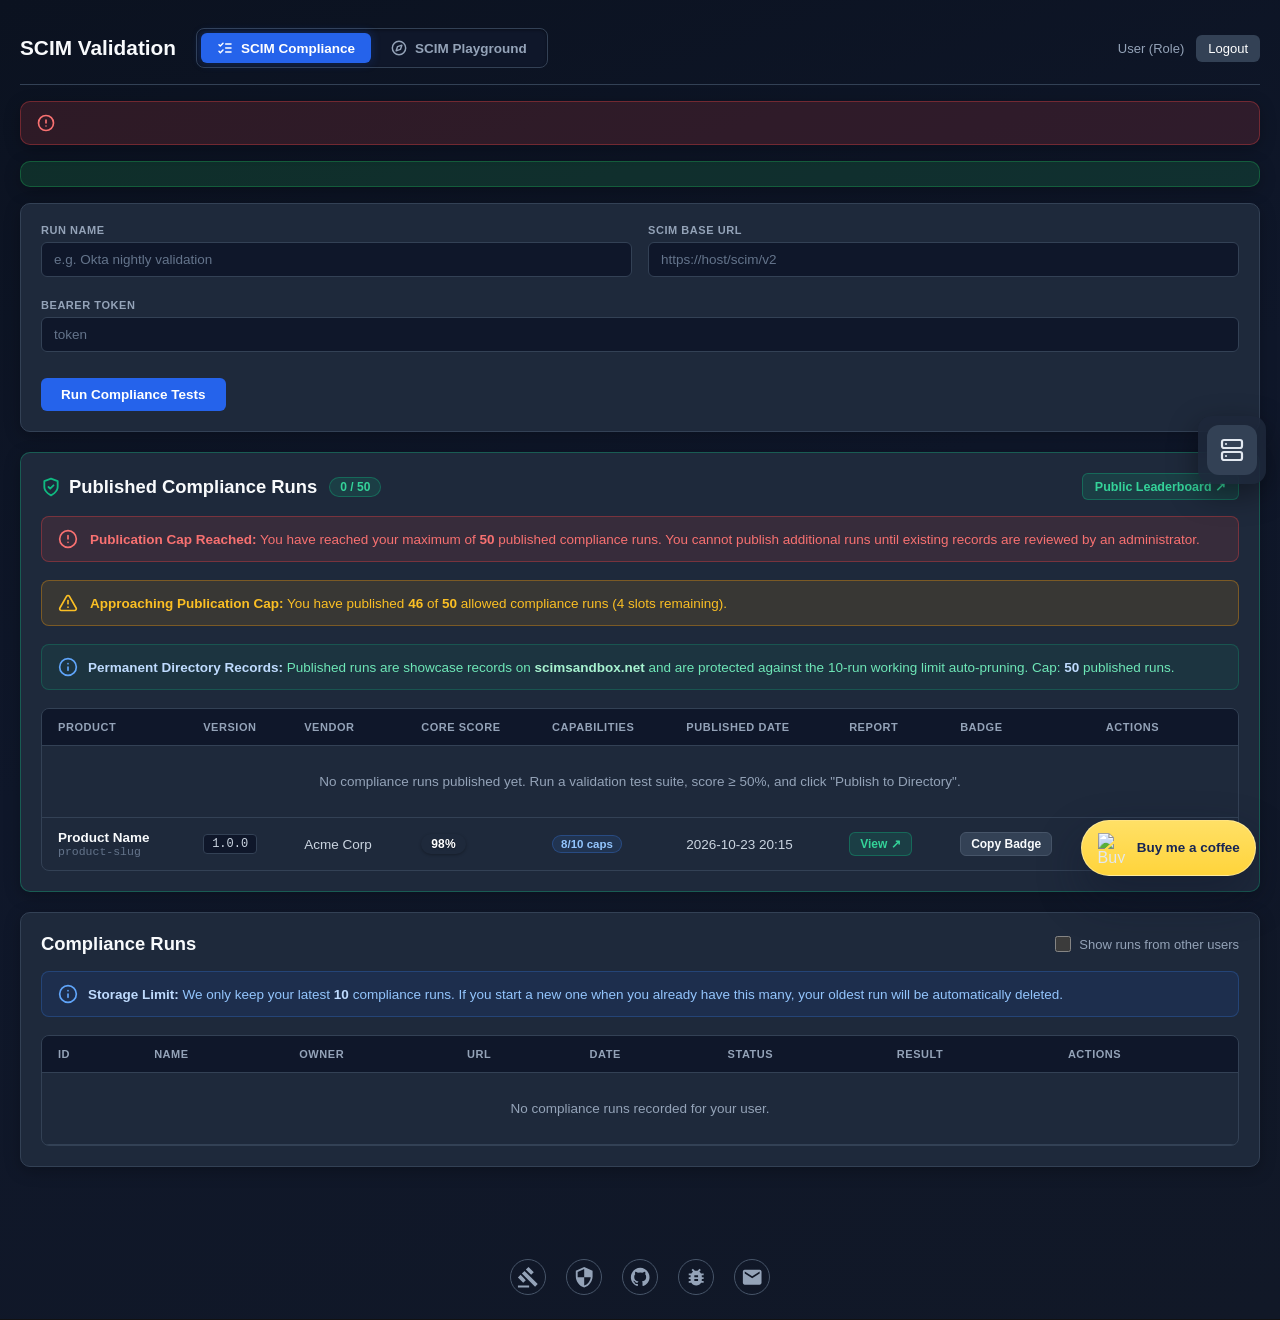
==== commit 230f1490: "style(ui): set color-scheme: dark on :root for dark native scrollbars" ====
--- a/src/main/resources/templates/index.html
+++ b/src/main/resources/templates/index.html
@@ -8,6 +8,7 @@
     <link rel="icon" type="image/svg+xml" th:href="@{/favicon.svg}" href="/favicon.svg">
     <style>
         :root {
+            color-scheme: dark;
             --bg: #0b1220;
             --card-bg: #1e293b;
             --card-subtle: #0f172a;
@@ -343,7 +344,7 @@
             color: #f87171;
             border: 1px solid rgba(239, 68, 68, 0.3);
         }
-        .status-aborted {
+        .status-aborted, .status-partial, .status-skipped {
             background: rgba(234, 179, 8, 0.15);
             color: #facc15;
             border: 1px solid rgba(234, 179, 8, 0.3);
@@ -1256,7 +1257,7 @@
                 testNameEl.title = data.currentTestName;
             }
 
-            if (data.status === 'PASSED' || data.status === 'FAILED') {
+            if (data.status === 'PASSED' || data.status === 'FAILED' || data.status === 'PARTIAL') {
                 onComplete(data);
             } else if (data.status === 'ERROR') {
                 onError(data.errorMessage || 'An error occurred during compliance check.');
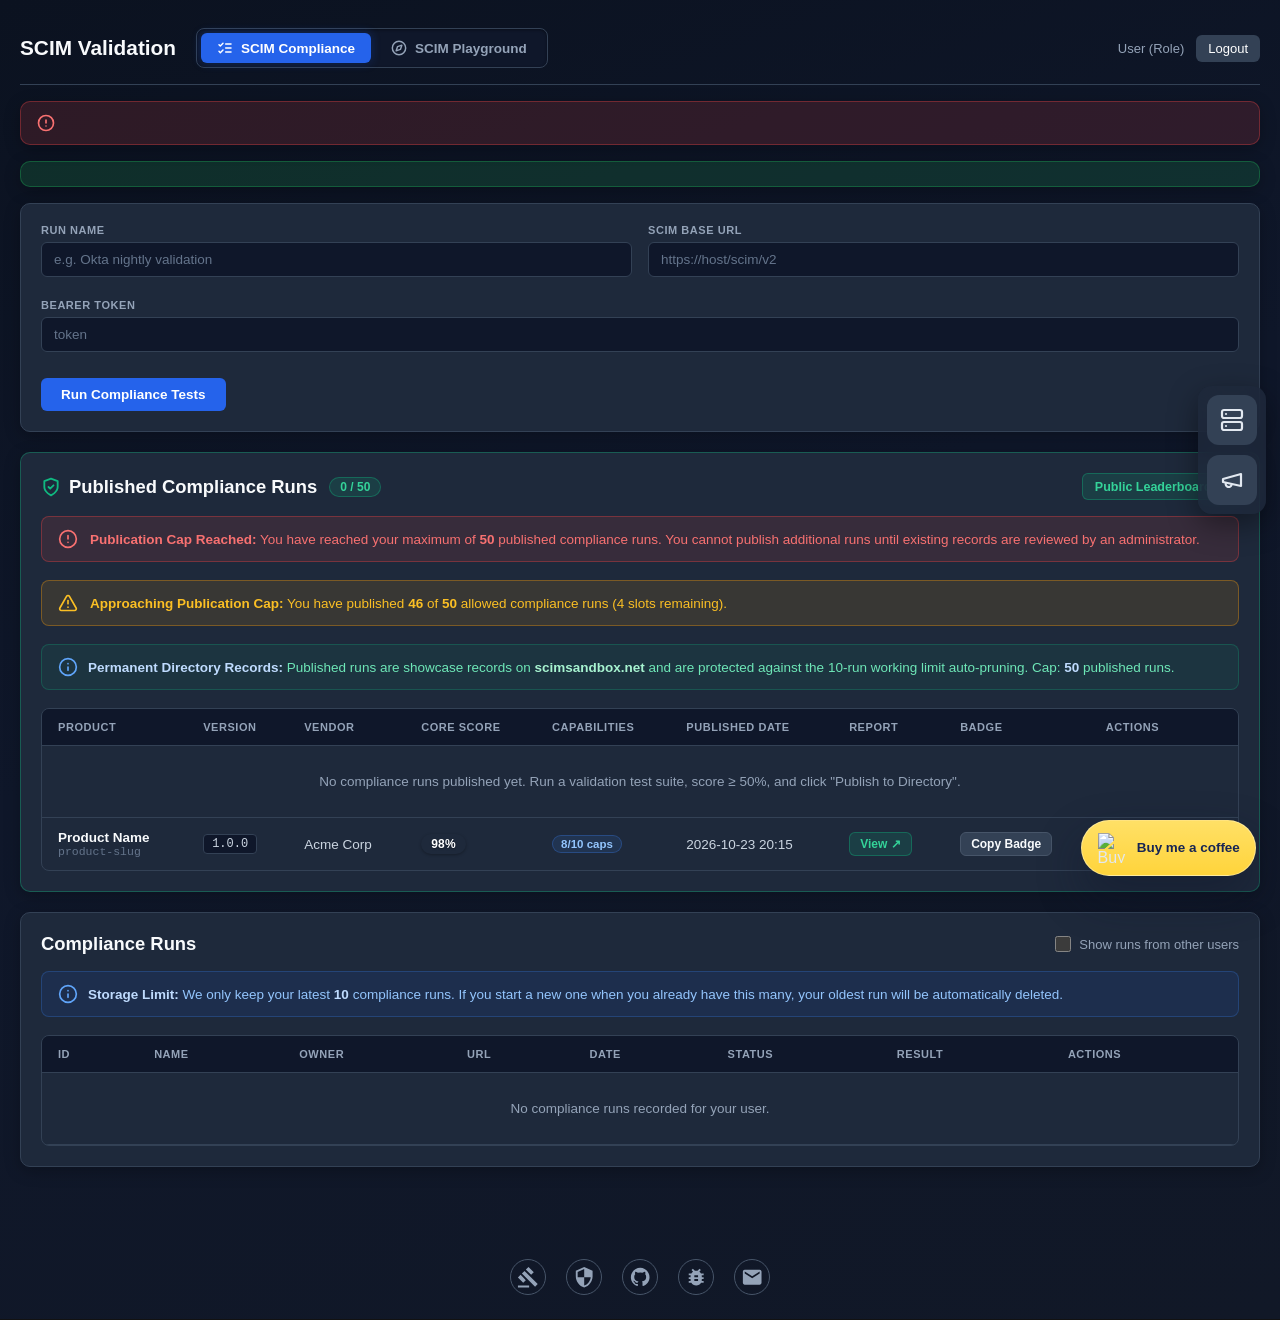
==== commit 6bb95499: "feat(ui): add What's New indicator to quick-navigation dock" ====
--- a/src/main/resources/templates/index.html
+++ b/src/main/resources/templates/index.html
@@ -623,6 +623,7 @@
         }
         [data-tooltip]::after {
             content: attr(data-tooltip);
+            content: attr(data-tooltip) / "";
             bottom: calc(100% + 7px);
             left: 50%;
             transform: translateX(-50%) translateY(3px);
@@ -746,9 +747,49 @@
             transform: scale(1.12) !important;
         }
 
+        .floating-side-btn:focus-visible {
+            outline: 2px solid #60a5fa;
+            outline-offset: 2px;
+        }
+
         .floating-side-btn svg {
             width: 24px;
             height: 24px;
+        }
+
+        .floating-side-btn-news.has-unread-news {
+            color: #fbbf24;
+            box-shadow: inset 0 0 0 1px rgba(251, 191, 36, 0.45), 0 0 14px rgba(245, 158, 11, 0.25);
+        }
+
+        .news-unread-dot {
+            position: absolute;
+            top: 6px;
+            right: 6px;
+            width: 10px;
+            height: 10px;
+            border-radius: 50%;
+            background: #f59e0b;
+            border: 2px solid #1e293b;
+            box-shadow: 0 0 0 0 rgba(245, 158, 11, 0.75);
+            animation: news-dot-pulse 2s ease-out infinite;
+            pointer-events: none;
+        }
+
+        .news-unread-dot[hidden] {
+            display: none;
+        }
+
+        @keyframes news-dot-pulse {
+            0% {
+                box-shadow: 0 0 0 0 rgba(245, 158, 11, 0.75);
+            }
+            70% {
+                box-shadow: 0 0 0 7px rgba(245, 158, 11, 0);
+            }
+            100% {
+                box-shadow: 0 0 0 0 rgba(245, 158, 11, 0);
+            }
         }
 
         /* Milestone 4: Published Compliance Runs Card & Table */
@@ -1614,9 +1655,14 @@
 <!-- Floating Side Dock -->
 <aside class="floating-side-dock" aria-label="Quick Navigation">
     <a th:href="${serverManagerUrl}" href="https://ui.scimsandbox.net" target="_blank" rel="noopener noreferrer" class="floating-side-btn" data-tooltip="SCIM Server Manager" data-tooltip-pos="left" aria-label="SCIM Server Manager">
-        <svg xmlns="http://www.w3.org/2000/svg" width="24" height="24" viewBox="0 0 24 24" fill="none" stroke="currentColor" stroke-width="2.2" stroke-linecap="round" stroke-linejoin="round"><rect width="20" height="8" x="2" y="2" rx="2" ry="2"></rect><rect width="20" height="8" x="2" y="14" rx="2" ry="2"></rect><line x1="6" x2="6.01" y1="6" y2="6"></line><line x1="6" x2="6.01" y1="18" y2="18"></line></svg>
+        <svg aria-hidden="true" xmlns="http://www.w3.org/2000/svg" width="24" height="24" viewBox="0 0 24 24" fill="none" stroke="currentColor" stroke-width="2.2" stroke-linecap="round" stroke-linejoin="round"><rect width="20" height="8" x="2" y="2" rx="2" ry="2"></rect><rect width="20" height="8" x="2" y="14" rx="2" ry="2"></rect><line x1="6" x2="6.01" y1="6" y2="6"></line><line x1="6" x2="6.01" y1="18" y2="18"></line></svg>
+    </a>
+    <a th:href="|${websiteUrl ?: 'https://scimsandbox.net'}/#news|" href="https://scimsandbox.net/#news" th:attr="data-news-feed-url=|${websiteUrl ?: 'https://scimsandbox.net'}/news/index.json|" data-news-feed-url="https://scimsandbox.net/news/index.json" target="_blank" rel="noopener noreferrer" class="floating-side-btn floating-side-btn-news" data-tooltip="What's New" data-tooltip-pos="left" aria-label="What's New">
+        <svg aria-hidden="true" xmlns="http://www.w3.org/2000/svg" width="24" height="24" viewBox="0 0 24 24" fill="none" stroke="currentColor" stroke-width="2.2" stroke-linecap="round" stroke-linejoin="round"><path d="m3 11 18-5v12L3 14v-3z"></path><path d="M11.6 16.8a3 3 0 1 1-5.8-1.6"></path></svg>
+        <span class="news-unread-dot" aria-hidden="true" hidden></span>
     </a>
 </aside>
+<script th:src="@{/js/dock-news.js}" src="/js/dock-news.js" defer></script>
 <details class="bmc-widget">
     <summary aria-label="Buy me a coffee">
         <img th:src="@{/images/buy-me-a-coffee-icon.svg}" src="/images/buy-me-a-coffee-icon.svg" alt="Buy Me a Coffee icon">
